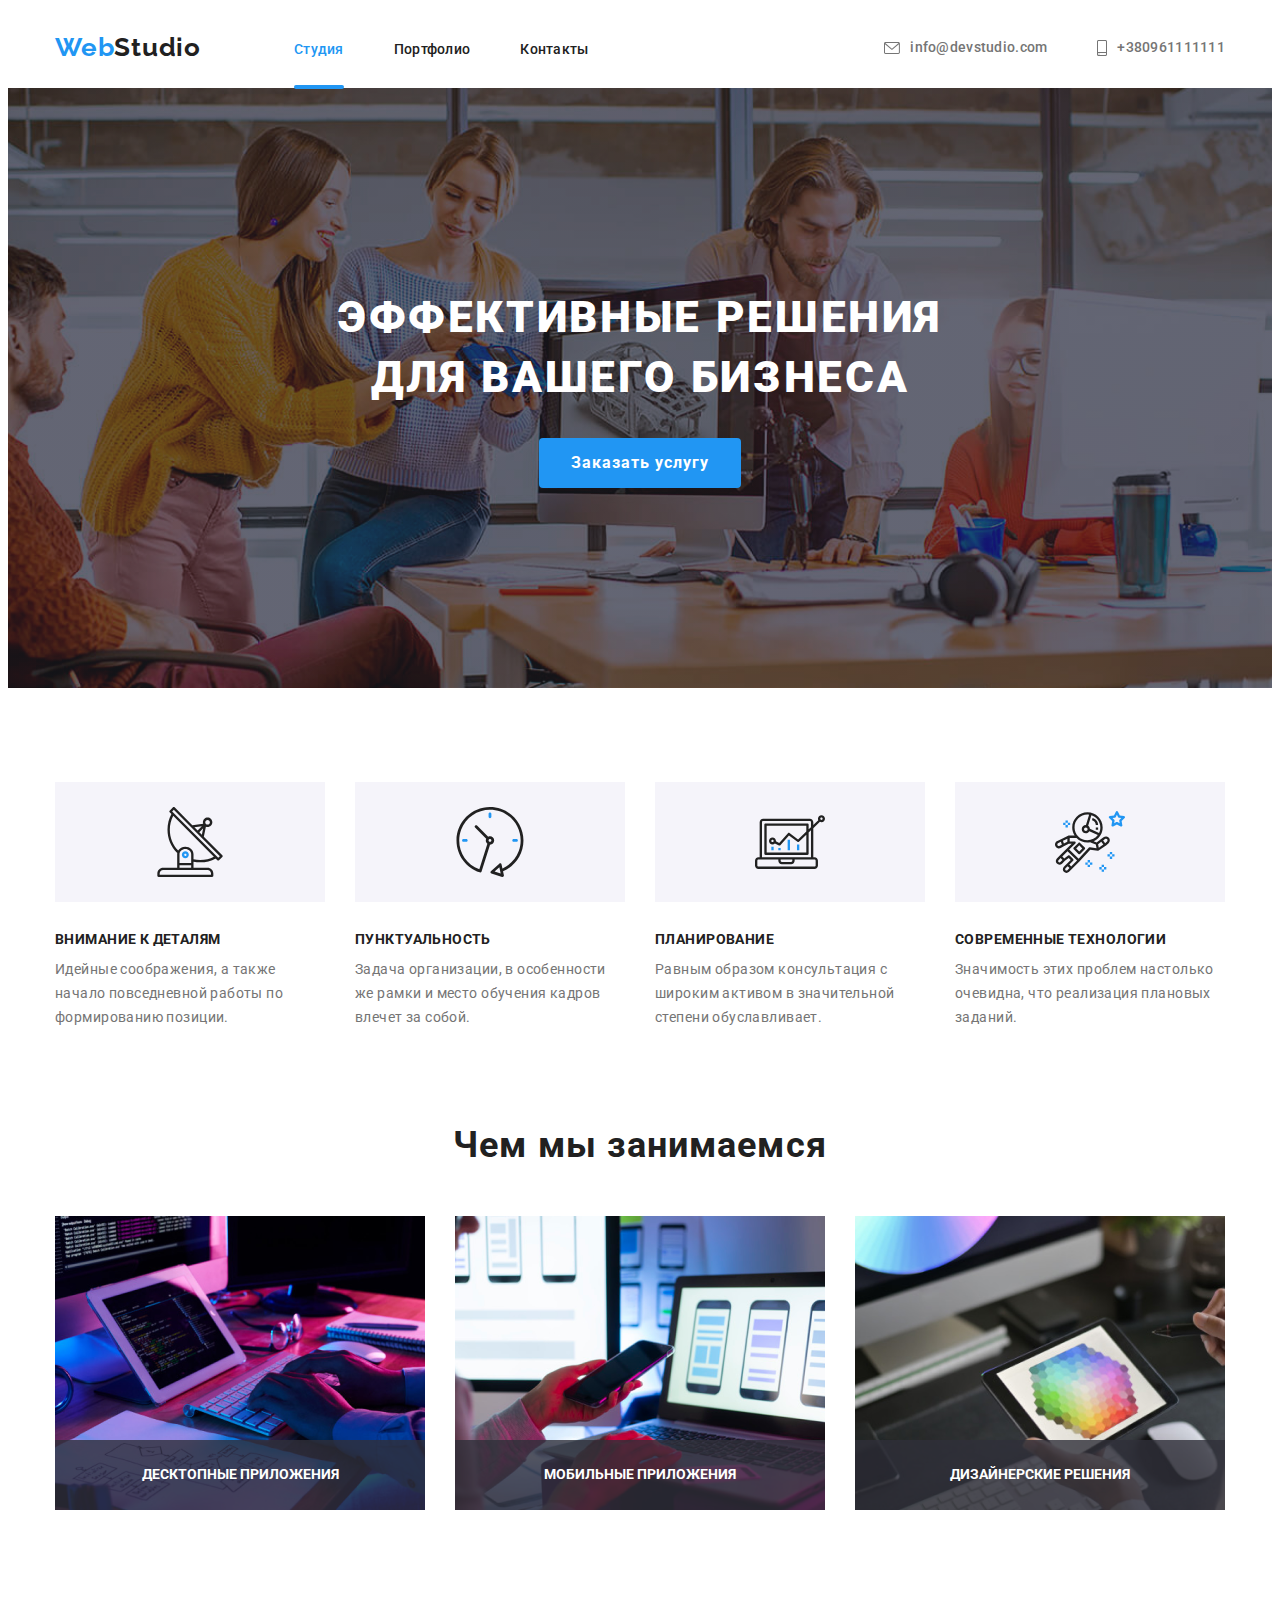
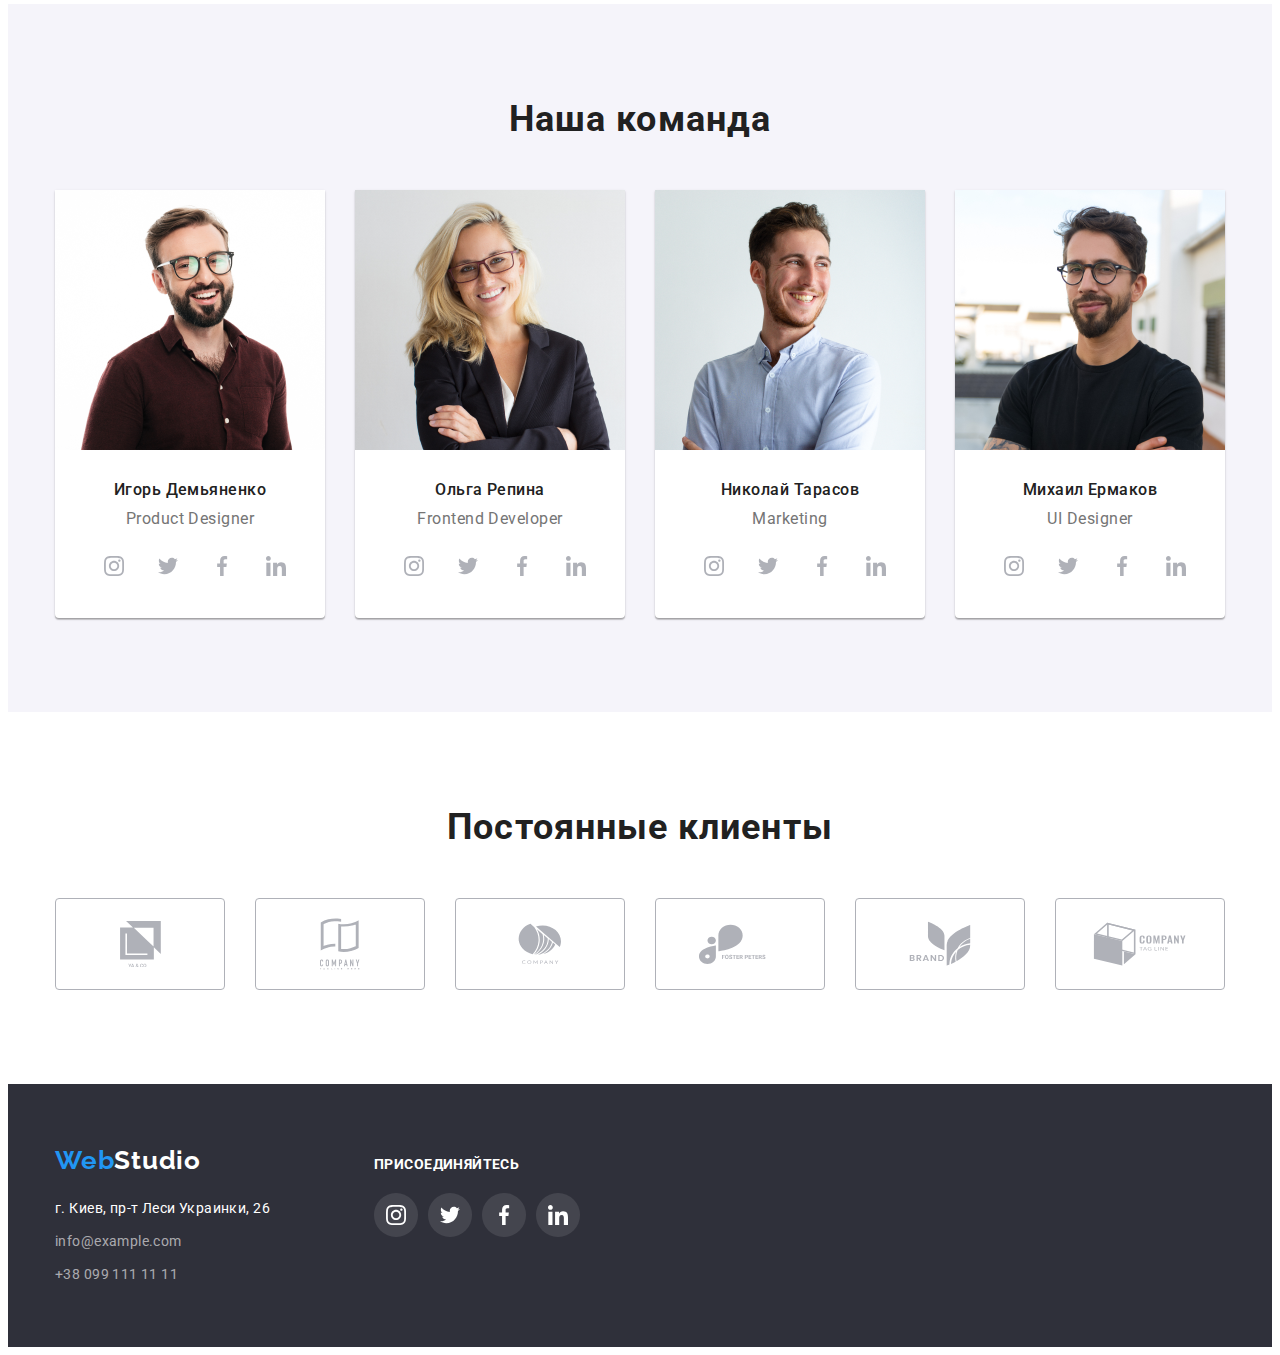
==== index.html @ 688089bd "Дз 5 финал" ====
<!DOCTYPE html>
<html lang="ru">

<head>
    <meta charset="UTF-8">
    <meta http-equiv="X-UA-Compatible" content="IE=edge">
    <meta name="viewport" content="width=device-width, initial-scale=1.0">
    <link rel="preconnect" href="https://fonts.googleapis.com">
    <link rel="preconnect" href="https://fonts.gstatic.com" crossorigin>
    <link
        href="https://fonts.googleapis.com/css2?family=Raleway:wght@700&family=Roboto:wght@400;500;700;900&display=swap"
        rel="stylesheet">

    <title>Homework5</title>
    <link rel="stylesheet" href="https://cdnjs.cloudflare.com/ajax/libs/modern-normalize/1.1.0/modern-normalize.min.css"
        integrity="sha512-wpPYUAdjBVSE4KJnH1VR1HeZfpl1ub8YT/NKx4PuQ5NmX2tKuGu6U/JRp5y+Y8XG2tV+wKQpNHVUX03MfMFn9Q=="
        crossorigin="anonymous" referrerpolicy="no-referrer" />
    <link rel="stylesheet" href="./css/styles.css">
</head>

<body>

    <!--header-->
    <header class="header">
        <div class="container">
            <nav class="header-nav">
                <a href="" class="header-logo link">Web<span class="header-logoo">Studio</span></a>
                <ul class="header-list">
                    <li class="header-nav-item">
                        <a class="header-nav-link current link" href="./index.html">Студия</a>
                    </li>
                    <li class="header-nav-item">
                        <a class="header-nav-link link" href="portfolio.html">Портфолио</a>
                    </li>
                    <li class="header-nav-item">
                        <a class="header-nav-link link" href="">Контакты</a>
                    </li>
                </ul>
            </nav>
            <ul class="header-contacts">
                <li class="header-contacts-item">
                    <a href="mailto:info@devstudio.com" class="header-mail link">
                        <svg class="header-svg" width="16" height="12">
                            <use href="./img/icons.svg#icon-envelope"></use>
                        </svg>
                        info@devstudio.com
                    </a>
                </li>
                <li class="header-contacts-item">
                    <a href="tel:+380961111111" class="header-phone link">
                        <svg class="header-svg" width="10" height="16">
                            <use href="./img/icons.svg#icon-smartphone"></use>
                        </svg>
                        +380961111111
                    </a>
                </li>
            </ul>
        </div>
    </header>

    <!--main 1-->
    <main>
        <section class="main-section">
            <div class="container">
                <h1 class="main-name">ЭФФЕКТИВНЫЕ РЕШЕНИЯ ДЛЯ ВАШЕГО БИЗНЕСА</h1>
                <button type="submit" class="main-button" data-modal-open>Заказать услугу</button>
            </div>
        </section>


        <!--2-->
        <section class="company">
            <div class="container">
                <ul class="description">
                    <li class="descr-facts">
                        <div class="company-ben">
                            <svg class="company-ben-icon" width="70" height="70">
                                <use href="./img/icons.svg#icon-antenna-1"></use>
                            </svg>
                        </div>
                        <h3 class="title">Внимание к деталям</h3>
                        <p class="title-text">Идейные соображения, а также начало повседневной работы по формированию
                            позиции.
                        </p>
                    </li>
                    <li class="descr-facts">
                        <div class="company-ben">
                            <svg class="company-ben-icon" width="70" height="70">
                                <use href="./img/icons.svg#icon-clock-1"></use>
                            </svg>
                        </div>
                        <h3 class="title">Пунктуальность</h3>
                        <p class="title-text">Задача организации, в особенности же рамки и место обучения кадров влечет
                            за
                            собой.
                        </p>
                    </li>
                    <li class="descr-facts">
                        <div class="company-ben">
                            <svg class="company-ben-icon" width="70" height="70">
                                <use href="./img/icons.svg#icon-diagram-1"></use>
                            </svg>
                        </div>
                        <h3 class="title">Планирование</h3>
                        <p class="title-text">Равным образом консультация с широким активом в значительной степени
                            обуславливает.
                        </p>
                    </li>
                    <li class="descr-facts">
                        <div class="company-ben">
                            <svg class="company-ben-icon" width="70" height="70">
                                <use href="./img/icons.svg#icon-astronaut-1"></use>
                            </svg>
                        </div>
                        <h3 class="title">Современные технологии</h3>
                        <p class="title-text">Значимость этих проблем настолько очевидна, что реализация плановых
                            заданий.
                        </p>
                    </li>
                </ul>
            </div>
        </section>


        <!--3-->
        <section class="work-projects">
            <div class="container">
                <h2 class="pre-main-title">Чем мы занимаемся</h2>
                <ul class="work-photo">
                    <li class="about-work">
                        <img src="img/2.1.png" width="370" alt="Работа с компьютероv" />
                        <p class="galery-description">
                            Десктопные приложения                           
                        </p>
                    </li>
                    <li class="about-work">
                        <img src="img/2.2.png" width="370" alt="Работа с телефоном" />
                        <p class="galery-description">
                            Мобильные приложения
                        </p>
                    </li>
                    <li class="about-work">
                        <img src="img/2.3.png" width="370" alt="Работа с планшетом" />
                        <p class="galery-description">
                            Дизайнерские решения                            
                        </p>
                    </li>
                </ul>
            </div>
        </section>


        <!--4-->
        <section class="masters">
            <div class="container">
                <h2 class="team">Наша команда</h2>
                <ul class="workers">
                    <li class="about-workers">
                        <img src="img/1.1.png" width="270" height="260" alt="Игорь Демьяненко" />
                        <div class="about-workers-div">
                            <h3 class="names">Игорь Демьяненко</h3>
                            <p class="names-text">Product Designer</p>
                            <ul class="masters-soc-list list">
                                <li class="masters-soc-item">
                                    <a href="" class="masters-soc-link link">
                                        <svg class="masters-soc-icon" width="20" height="20">
                                            <use href="./img/icons.svg#icon-instagram-2"></use>
                                        </svg>
                                    </a>
                                </li>
                                <li class="masters-soc-item">
                                    <a href="" class="masters-soc-link link">
                                        <svg class="masters-soc-icon" width="20" height="20">
                                            <use href="./img/icons.svg#icon-twitter-1"></use>
                                        </svg>
                                    </a>
                                </li>
                                <li class="masters-soc-item">
                                    <a href="" class="masters-soc-link link">
                                        <svg class="masters-soc-icon" width="20" height="20">
                                            <use href="./img/icons.svg#icon-facebook-1"></use>
                                        </svg>
                                    </a>
                                </li>
                                <li class="masters-soc-item">
                                    <a href="" class="masters-soc-link link">
                                        <svg class="masters-soc-icon" width="20" height="20">
                                            <use href="./img/icons.svg#icon-linkedin-1"></use>
                                        </svg>
                                    </a>
                                </li>
                            </ul>
                        </div>
                    </li>
                    <li class="about-workers">
                        <img src="img/1.2.png" width="270" alt="Ольга Репина" />
                        <div class="about-workers-div">
                            <h3 class="names">Ольга Репина</h3>
                            <p class="names-text">Frontend Developer</p>
                            <ul class="masters-soc-list list">
                                <li class="masters-soc-item">
                                    <a href="" class="masters-soc-link link">
                                        <svg class="masters-soc-icon" width="20" height="20">
                                            <use href="./img/icons.svg#icon-instagram-2"></use>
                                        </svg>
                                    </a>
                                </li>
                                <li class="masters-soc-item">
                                    <a href="" class="masters-soc-link link">
                                        <svg class="masters-soc-icon" width="20" height="20">
                                            <use href="./img/icons.svg#icon-twitter-1"></use>
                                        </svg>
                                    </a>
                                </li>
                                <li class="masters-soc-item">
                                    <a href="" class="masters-soc-link link">
                                        <svg class="masters-soc-icon" width="20" height="20">
                                            <use href="./img/icons.svg#icon-facebook-1"></use>
                                        </svg>
                                    </a>
                                </li>
                                <li class="masters-soc-item">
                                    <a href="" class="masters-soc-link link">
                                        <svg class="masters-soc-icon" width="20" height="20">
                                            <use href="./img/icons.svg#icon-linkedin-1"></use>
                                        </svg>
                                    </a>
                                </li>
                            </ul>
                        </div>
                    </li>
                    <li class="about-workers">
                        <img src="img/1.3.png" width="270" alt="Николай Тарасов" />
                        <div class="about-workers-div">
                            <h3 class="names">Николай Тарасов</h3>
                            <p class="names-text">Marketing</p>
                            <ul class="masters-soc-list list">
                                <li class="masters-soc-item">
                                    <a href="" class="masters-soc-link link">
                                        <svg class="masters-soc-icon" width="20" height="20">
                                            <use href="./img/icons.svg#icon-instagram-2"></use>
                                        </svg>
                                    </a>
                                </li>
                                <li class="masters-soc-item">
                                    <a href="" class="masters-soc-link link">
                                        <svg class="masters-soc-icon" width="20" height="20">
                                            <use href="./img/icons.svg#icon-twitter-1"></use>
                                        </svg>
                                    </a>
                                </li>
                                <li class="masters-soc-item">
                                    <a href="" class="masters-soc-link link">
                                        <svg class="masters-soc-icon" width="20" height="20">
                                            <use href="./img/icons.svg#icon-facebook-1"></use>
                                        </svg>
                                    </a>
                                </li>
                                <li class="masters-soc-item">
                                    <a href="" class="masters-soc-link link">
                                        <svg class="masters-soc-icon" width="20" height="20">
                                            <use href="./img/icons.svg#icon-linkedin-1"></use>
                                        </svg>
                                    </a>
                                </li>
                            </ul>
                        </div>

                    </li>
                    <li class="about-workers">
                        <img src="img/1.4.png" width="270" alt="Михаил Ермаков" />
                        <div class="about-workers-div">
                            <h3 class="names">Михаил Ермаков</h3>
                            <p class="names-text">UI Designer</p>
                            <ul class="masters-soc-list list">
                                <li class="masters-soc-item">
                                    <a href="" class="masters-soc-link link">
                                        <svg class="masters-soc-icon" width="20" height="20">
                                            <use href="./img/icons.svg#icon-instagram-2"></use>
                                        </svg>
                                    </a>
                                </li>
                                <li class="masters-soc-item">
                                    <a href="" class="masters-soc-link link">
                                        <svg class="masters-soc-icon" width="20" height="20">
                                            <use href="./img/icons.svg#icon-twitter-1"></use>
                                        </svg>
                                    </a>
                                </li>
                                <li class="masters-soc-item">
                                    <a href="" class="masters-soc-link link">
                                        <svg class="masters-soc-icon" width="20" height="20">
                                            <use href="./img/icons.svg#icon-facebook-1"></use>
                                        </svg>
                                    </a>
                                </li>
                                <li class="masters-soc-item">
                                    <a href="" class="masters-soc-link link">
                                        <svg class="masters-soc-icon" width="20" height="20">
                                            <use href="./img/icons.svg#icon-linkedin-1"></use>
                                        </svg>
                                    </a>
                                </li>
                            </ul>
                        </div>
                    </li>
                </ul>
            </div>
        </section>
    

        <!--5-->
        <section class="clients">
            <div class="container"></div>
            <h2 class="team">Постоянные клиенты</h2>
            <ul class="clients-list">
                <li class="company-clients">
                    <a href="" class="company-clients-link link">
                        <svg class="company-clients-icon" width="41" height="46.7">
                            <use href="./img/icons.svg#icon-group"></use>
                        </svg>
                    </a>
                </li>
                <li class="company-clients">
                    <a href="" class="company-clients-link link">
                        <svg class="company-clients-icon" width="40" height="52">
                            <use href="./img/icons.svg#icon-group-1"></use>
                        </svg>
                    </a>
                </li>
                <li class="company-clients">
                    <a href="" class="company-clients-link link">
                        <svg class="company-clients-icon" width="43.46" height="41.18">
                            <use href="./img/icons.svg#icon-group-2"></use>
                        </svg>
                    </a>
                </li>
                <li class="company-clients">
                    <a href="" class="company-clients-link link">
                        <svg class="company-clients-icon" width="84.44" height="40.62">
                            <use href="./img/icons.svg#icon-group-3"></use>
                        </svg>
                    </a>
                </li>
                <li class="company-clients">
                    <a href="" class="company-clients-link link">
                        <svg class="company-clients-icon" width="62.54" height="45.43">
                            <use href="./img/icons.svg#icon-group-4"></use>
                        </svg>
                    </a>
                </li>
                <li class="company-clients">
                    <a href="" class="company-clients-link link">
                        <svg class="company-clients-icon" width="93.79" height="43.93">
                            <use href="./img/icons.svg#icon-group-5"></use>
                        </svg>
                    </a>
                </li>
            </ul>
            </div>
        </section>
    </main>


    <!--footer-->
    <footer class="footer">
        <div class="container">
            <div class="adress-container">
                <a href="" class="footer-logo link">Web<span class="footer-logoo">Studio</span> </a>
                <address class="adress">г. Киев, пр-т Леси Украинки, 26</address>
                <ul class="footer-contacts">
                    <li class="footer-contacts-item">
                        <a href="mailto:info@devstudio.com" class="footer-mail link">info@example.com</a>
                    </li>
                    <li class="footer-contacts-item">
                        <a href="tel:+380961111111" class="footer-phone link">+38 099 111 11 11</a>
                    </li>
                </ul>
            </div>
            <div class="company-soc">
                <p class="soc">Присоединяйтесь</p>
                <ul class="company-soc-list">
                    <li class="company-soc-item">
                        <a href="" class="company-soc-link link">
                            <svg class="company-soc-icon" width="20" height="20">
                                <use href="./img/icons.svg#icon-instagram-2"></use>
                            </svg>
                        </a>
                    </li>
                    <li class="company-soc-item">
                        <a href="" class="company-soc-link link">
                            <svg class="company-soc-icon" width="20" height="20">
                                <use href="./img/icons.svg#icon-twitter-1"></use>
                            </svg>
                        </a>
                    </li>
                    <li class="company-soc-item">
                        <a href="" class="company-soc-link link">
                            <svg class="company-soc-icon" width="20" height="20">
                                <use href="./img/icons.svg#icon-facebook-1"></use>
                            </svg>
                        </a>
                    </li>
                    <li class="company-soc-item">
                        <a href="" class="company-soc-link link">
                            <svg class="company-soc-icon" width="20" height="20">
                                <use href="./img/icons.svg#icon-linkedin-1"></use>
                            </svg>
                        </a>
                    </li>
                </ul>
            </div>
        </div>
    </footer>


    <!--backdrop-->
    <div class="backdrop is-hidden" data-modal>
        <div class="modal">
            <button type="button" class="modal-close-btn" data-modal-close>
                <svg class="company-soc-icon" width="18" height="18">
                    <use href="./img/icons.svg#icon-close-black-18dp-2-1-1"></use>
                </svg>
            </button>
            

<script src="./js/modal.js"></script>

</body>

</html>
---- css/styles.css ----
:root {
    --main-color: #FFFFFF;
    --pre-main-color: #212121;
    --hover-color: #2196F3;
    --text-color: #757575;
    --svg-links-color: #afb1b8;
    --primary-transition-time: 250ms;
    --primary-cubic-function: cubic-bezier(0.4, 0, 0.2, 1);
    --projects-overlay-color: rgba(33, 150, 243, 0.9);
    --galery-overlay-color: rgba(47, 48, 58, 0.8);
    --modal-background-color: rgba(0, 0, 0, 0.2);
}

p,
h1,
h2,
h3,
h4,
h5,
h6 {
    margin: 0;
}

ul {
    margin: 0;
    padding-left: 0;
}

img {
    display: block;
}

li {
    list-style-type: none;
}

body {
    font-family: 'Roboto';
}

button {
    margin: 0 auto;
    display: block;
}

* {
    box-sizing: border-box;
}

.container {
    width: 1200px;
    padding-left: 15px;
    padding-right: 15px;
    margin: 0 auto;
}

.header .container {
    display: flex;
    align-items: center;
}

.header-nav {
    display: flex;
    align-items: center;
}

.header-logo,
.footer-logo,
.header-logoo,
.footer-logoo {
    font-family: 'Raleway';
    font-weight: 700;
    font-size: 26px;
    line-height: 1.29;
    letter-spacing: 0.03em;
    color: var(--hover-color);
    margin-right: 46.5px;
}

.header-logoo {
    color: var(--pre-main-color);
}

.header .logo {
    display: block;
    padding: 24px 0 25px 0;
}

.header-nav .current {
    color: var(--hover-color);
}

.link {
    text-decoration: none;
}

.header-nav-link {
    position: relative;
    padding: 32px 0;
    font-weight: 500;
    font-size: 14px;
    line-height: 1.14;
    letter-spacing: 0.02em;
    color: var(--text-color);
    transition: color var(--primary-transition-time) var(--primary-cubic-function);
}

.header-nav-link:hover,
.header-nav-link:focus,
.header-mail:hover,
.header-mail:focus,
.header-phone:hover,
.header-phone:focus,
.footer-mail:hover,
.footer-mail:focus,
.footer-phone:hover,
.footer-phone:focus {
    color: var(--hover-color);
}

.header-list {
    display: flex;
}

.header-nav-item:not(last-child) {
    margin-right: 50px;
}

.header-nav-link {
    color: var(--pre-main-color);
}

.header-nav .current::after {
    content: "";
    display: block;
    position: absolute;
    left: 0;
    bottom: 0;
    width: 100%;
    height: 4px;
    background-color: var(--hover-color);
    border-radius: 2px;
}

.header-contacts {
    display: flex;
    margin-left: auto;
}

.header-mail {
    display: block;
    font-weight: 500;
    font-size: 14px;
    line-height: 1.14;
    letter-spacing: 0.02em;
    color: var(--text-color);
    padding: 32px 0;
    margin-right: 50px;
    display: flex;
    justify-content: center;
    align-items: center;
    transition: color var(--primary-transition-time) var(--primary-cubic-function);
}

.header-phone {
    display: block;
    font-weight: 500;
    font-size: 14px;
    line-height: 1.14;
    letter-spacing: 0.02em;
    color: var(--text-color);
    padding: 32px 0;
    display: flex;
    justify-content: center;
    align-items: center;
    transition: color var(--primary-transition-time) var(--primary-cubic-function);
}

.header-svg {
    fill: currentColor;
    margin-right: 10px;
}






.main-section {
    background-color: #C4C4C4;
    background-image: linear-gradient(rgba(47, 48, 58, 0.4), rgba(47, 48, 58, 0.4)), url(../img/Img.png);
    background-repeat: no-repeat;
    background-size: cover;
    background-position: center;
    max-width: 1600px;
    margin: 0 auto;
    padding-top: 200px;
    padding-bottom: 200px;
}

.main-name {
    width: 670px;
    font-weight: 900;
    font-size: 44px;
    line-height: 1.36;
    text-align: center;
    letter-spacing: 0.06em;
    text-transform: uppercase;
    color: var(--main-color);
    margin: 0 auto 30px auto;
    text-align: center;
    margin-bottom: 30px;
}

.main-button {
    font-family: inherit;
    font-weight: 700;
    font-size: 16px;
    line-height: 1.88;
    display: flex;
    align-items: center;
    text-align: center;
    letter-spacing: 0.06em;
    border-radius: 4px;
    border: 0px;
    color: var(--main-color);
    cursor: pointer;
    background-color: var(--hover-color);
    padding-top: 10px;
    padding-bottom: 10px;
    padding-left: 32px;
    padding-right: 32px;
    transition: background-color var(--primary-transition-time) var(--primary-cubic-function);
}

.main-button:hover,
.main-button:focus {
    background-color: #188ce8;
}






.company {
    padding-top: 94px;
    padding-bottom: 94px;
}

.description {
    display: flex;
    justify-content: space-between
}

.title {
    font-weight: 700;
    font-size: 14px;
    line-height: 1.14;
    letter-spacing: 0.03em;
    text-transform: uppercase;
    color: var(--pre-main-color);
    margin-bottom: 10px;
}

.title-text {
    font-weight: 400;
    font-size: 14px;
    line-height: 1.71;
    letter-spacing: 0.03em;
    color: var(--text-color);
    max-width: 260px;
}

.company-ben {
    display: flex;
    justify-content: center;
    align-items: center;
    width: 270px;
    height: 120px;
    background-color: #F5F4FA;
    margin-bottom: 30px;
}






.work-projects {
    padding-bottom: 94px;
}

.pre-main-title {
    font-weight: 700;
    font-size: 36px;
    line-height: 1.17;
    text-align: center;
    letter-spacing: 0.03em;
    color: var(--pre-main-color);
    margin-bottom: 50px;
}

.work-photo {
    display: flex;
}

.about-work+.about-work {
    margin-left: 30px;
}

.about-work {
    position: relative;
}

.galery-description {
    display: flex;
    justify-content: center;
    align-items: center;
    height: 70px;
    width: 100%;
    position: absolute;
    bottom: 0;
    font-weight: 700;
    font-size: 14px;
    line-height: 1.14;
    text-transform: uppercase;
    color: var(--main-color);
    background-color: var(--galery-overlay-color);
}






.masters {
    padding-top: 94px;
    padding-bottom: 94px;
    background: #F5F4FA;
}

.team {
    font-weight: 700;
    font-size: 36px;
    line-height: 1.17;
    text-align: center;
    letter-spacing: 0.03em;
    color: var(--pre-main-color);
    margin-bottom: 50px;
}

.workers {
    display: flex;
    margin-left: -30px;
}

.about-workers {
    flex-basis: calc(100% - 90px) / 3;
    margin-left: 30px;
    background-color: var(--main-color);
    box-shadow: 0px 1px 3px rgba(0, 0, 0, 0.12),
        0px 1px 1px rgba(0, 0, 0, 0.14),
        0px 2px 1px rgba(0, 0, 0, 0.16);
    border-radius: 0px 0px 4px 4px;
}

.about-workers-div {
    padding-top: 30px;
    padding-bottom: 30px;
}

.names {
    font-weight: 500;
    font-size: 16px;
    line-height: 1.19;
    text-align: center;
    letter-spacing: 0.03em;
    color: var(--pre-main-color);
}

.names-text {
    font-weight: 400;
    font-size: 16px;
    line-height: 1.19;
    text-align: center;
    letter-spacing: 0.03em;
    color: var(--text-color);
    padding-top: 10px;
    margin-bottom: 16px;
}

.masters-soc-list {
    display: flex;
    justify-content: center;
}

.masters-soc-item {
    width: 44px;
    height: 44px;
    margin-left: 10px;
}

.masters-soc-item :first-child {
    margin-left: 0;
}

.masters-soc-link {
    display: flex;
    align-items: center;
    justify-content: center;
    width: 100%;
    height: 100%;
    border-radius: 50%;
    background-color: var(--main-color);
    color: var(--svg-links-color);
    transition: background-color var(--primary-transition-time) var(--primary-cubic-function),
    color var(--primary-transition-time) var(--primary-cubic-function);
}

.masters-soc-icon {
    fill: currentColor;
}

.masters-soc-link:hover,
.masters-soc-link:focus {
    background-color: var(--hover-color);
    color: var(--main-color);
}






.clients {
    padding-top: 94px;
    padding-bottom: 94px;
}

.clients-list {
    display: flex;
    justify-content: center;
}

.company-clients {
    width: 170px;
    height: 92px;
}

.company-clients+.company-clients {
    margin-left: 30px;
}

.company-clients-link {
    display: flex;
    justify-content: center;
    align-items: center;
    width: 100%;
    height: 100%;
    border-top: 1px solid var(--svg-links-color);
    border-bottom: 1px solid var(--svg-links-color);
    border-left: 1px solid var(--svg-links-color);
    border-right: 1px solid var(--svg-links-color);
    border-radius: 4px;
    color:var(--svg-links-color);
}

.company-clients-icon {
    fill: currentColor;
    transition: color var(--primary-transition-time) var(--primary-cubic-function);
}

.company-clients-link:hover,
.company-clients-link:focus {
    border-color: var(--hover-color);
    color: var(--hover-color);
}






.footer {
    background: #2F303A;
    padding-top: 60px;
    padding-bottom: 60px;
}

.footer-logoo {
    color: var(--main-color);
}

.footer .container {
    display: flex;
    align-items: baseline;
}

.adress-container {
    margin-right: 70px;
}

.adress {
    font-weight: 400;
    font-size: 14px;
    line-height: 1.71;
    letter-spacing: 0.03em;
    font-style: normal;
    color: var(--main-color);
    margin-top: 20px;
}

.footer-contacts {
    display: flex;
    flex-direction: column;
    margin-left: auto;

}

.footer-contacts-item {
    margin-top: 9px;
}

.footer-mail {
    font-weight: 400;
    font-size: 14px;
    line-height: 1.71;
    letter-spacing: 0.03em;
    color: rgba(255, 255, 255, 0.6);
    transition: color var(--primary-transition-time) var(--primary-cubic-function);
}

.footer-phone {
    font-weight: 400;
    font-size: 14px;
    line-height: 1.71;
    letter-spacing: 0.03em;
    color: rgba(255, 255, 255, 0.6);
    margin-top: 9px;
    margin-bottom: 60px;
    transition: color var(--primary-transition-time) var(--primary-cubic-function);
}

.soc {
    font-family: 'Roboto';
    font-style: normal;
    font-weight: 700;
    font-size: 14px;
    line-height: 1.14;
    letter-spacing: 0.03em;
    text-transform: uppercase;
    color: var(--main-color);
    margin-bottom: 20px;
    margin-left: 10px;
}

.company-soc-list {
    display: flex;
    justify-content: center;
}

.company-soc-item {
    width: 44px;
    height: 44px;
    margin-left: 10px;
}

.company-soc-item :first-child {
    margin-left: 0;
}

.company-soc-link {
    display: flex;
    justify-content: center;
    align-items: center;
    width: 100%;
    height: 100%;
    border-radius: 50%;
    background-image: linear-gradient(rgba(255, 255, 255, 0.1), rgba(255, 255, 255, 0.1));
    color: var(--main-color);
    transition: background-color var(--primary-transition-time) var(--primary-cubic-function);
}

.team .company-soc-link {
    color: var(--svg-links-color)
}

.company-soc-icon {
    fill: currentColor;
}

.company-soc-link:hover,
.company-soc-link:focus {
    background-color: var(--hover-color);
    color: var(--main-color);
}






.backdrop {
    position: fixed;
    top: 0;
    left: 0;
    width: 100%;
    height: 100%;
    background-color: var(--modal-background-color);   
}

.backdrop.is-hidden {
    opacity: 0;
    transition: opacity var(--primary-transition-time) var(--primary-cubic-function);
    visibility: hidden;
    pointer-events: none;
}

.backdrop.is-hidden .modal {
    transform: translate(-50%, -50%) scale(0);
}

.modal {
    padding: 40px;
    position: absolute;
    top: 50%;
    left: 50%;
    transform: translate(-50%, -50%) scale(1) rotate(0);
    transition: transform var(--primary-transition-time) var(--primary-cubic-function);
    width: 528px;
    min-height: 581px;
    background-color: #FFFFFF;
    border-radius: 5px;
    opacity: 1;
    visibility: visible;
}

.modal-close-btn {
    position: absolute;
    right: 8px;
    top: 8px;
    width: 30px;
    height: 30px;
    border: 1px solid rgba(0, 0, 0, 0.1);
    border-radius: 50%;
    cursor: pointer;
    background-color: transparent;
    display: flex;
    align-items: center;
    justify-content: center;
}

.modal-button {
    width: 200px;
    height: 50;
    font-family: inherit;
    font-weight: 700;
    font-size: 16px;
    line-height: 1.88;
    letter-spacing: 0.06em;
    border-radius: 4px;
    border: 0px;
    color: var(--main-color);
    cursor: pointer;
    background-color: var(--hover-color);
    padding-top: 10px;
    padding-bottom: 10px;
    padding-left: 55px;
    padding-right: 55px;
    transition: background-color var(--primary-transition-time) var(--primary-cubic-function);
}

.modal-button:hover,
.modal-button:focus {
    background-color: #188ce8;
}






.header-two {
    border-bottom: 1px solid #ECECEC;
}

.header-two .container {
    display: flex;
    align-items: center;
}






.portfolio {
    padding-top: 94px;
    padding-bottom: 94px;
}

.filter {
    display: flex;
    justify-content: center;
    margin-bottom: 50px;
}

.filter-item:not(:last-child) {
    margin-right: 8px;
}

.pre-main-button {
    font-family: inherit;
    font-weight: 500;
    font-size: 16px;
    line-height: 1.62;
    text-align: center;
    letter-spacing: 0.03em;
    border: 0px;
    color: var(--pre-main-color);
    cursor: pointer;
    background-color: #F5F4FA;
    border-radius: 4px;
    padding-top: 6px;
    padding-bottom: 6px;
    padding-left: 22px;
    padding-right: 22px;
    transition: background-color var(--primary-transition-time) var(--primary-cubic-function),
    color var(--primary-transition-time) var(--primary-cubic-function);
}

.pre-main-button:hover,
.pre-main-button:focus {
    color: var(--main-color);
    background-color: #188ce8;
    box-shadow: 0px 3px 1px rgba(0, 0, 0, 0.1),
        0px 1px 2px rgba(0, 0, 0, 0.08),
        0px 2px 2px rgba(0, 0, 0, 0.12);
}






.gallery {
    display: flex;
    flex-wrap: wrap;
    margin: -15px;
}

.gallery-item {
    flex-basis: calc(100% / 3 - 30px);
    margin: 15px;
}

.gallery-item:hover,
.gallery-item:focus {
    box-shadow: 0px 1px 1px rgba(0, 0, 0, 0.12),
        0px 4px 4px rgba(0, 0, 0, 0.06),
        1px 4px 6px rgba(0, 0, 0, 0.16);
}

.gallery .link:hover .description-wrapper,
.gallery .link:focus .description-wrapper {
    transform: translateY(0);
}

.project-figure {
    position: relative;
    overflow: hidden;
}

.projects-image {
    display: block;
    width: 100%;
    height: 100%;
}

.description-wrapper {
    display: flex;
    justify-content: center;
    align-items: center;
    position: absolute;
    top: 0;
    width: 100%;
    height: 100%;
    transform: translateY(101%);
    transition: transform var(--primary-transition-time) var(--primary-cubic-function);
    background-color: var(--projects-overlay-color);
}

.project-description {
    width: 322px;
    font-size: 18px;
    line-height: 1.56;
    color: var(--main-color);
}

.work-div {
    padding-top: 20px;
    padding-bottom: 20px;
    padding-left: 24px;
    padding-right: 24px;
    border-bottom: 1px solid #ECECEC;
    border-left: 1px solid #ECECEC;
    border-right: 1px solid #ECECEC;
}

.work {
    font-weight: 700;
    font-size: 18px;
    line-height: 2;
    letter-spacing: 0.06em;
    color: var(--pre-main-color);
}

.work-name {
    font-weight: 400;
    font-size: 16px;
    line-height: 1.88;
    letter-spacing: 0.03em;
    color: var(--text-color);
}
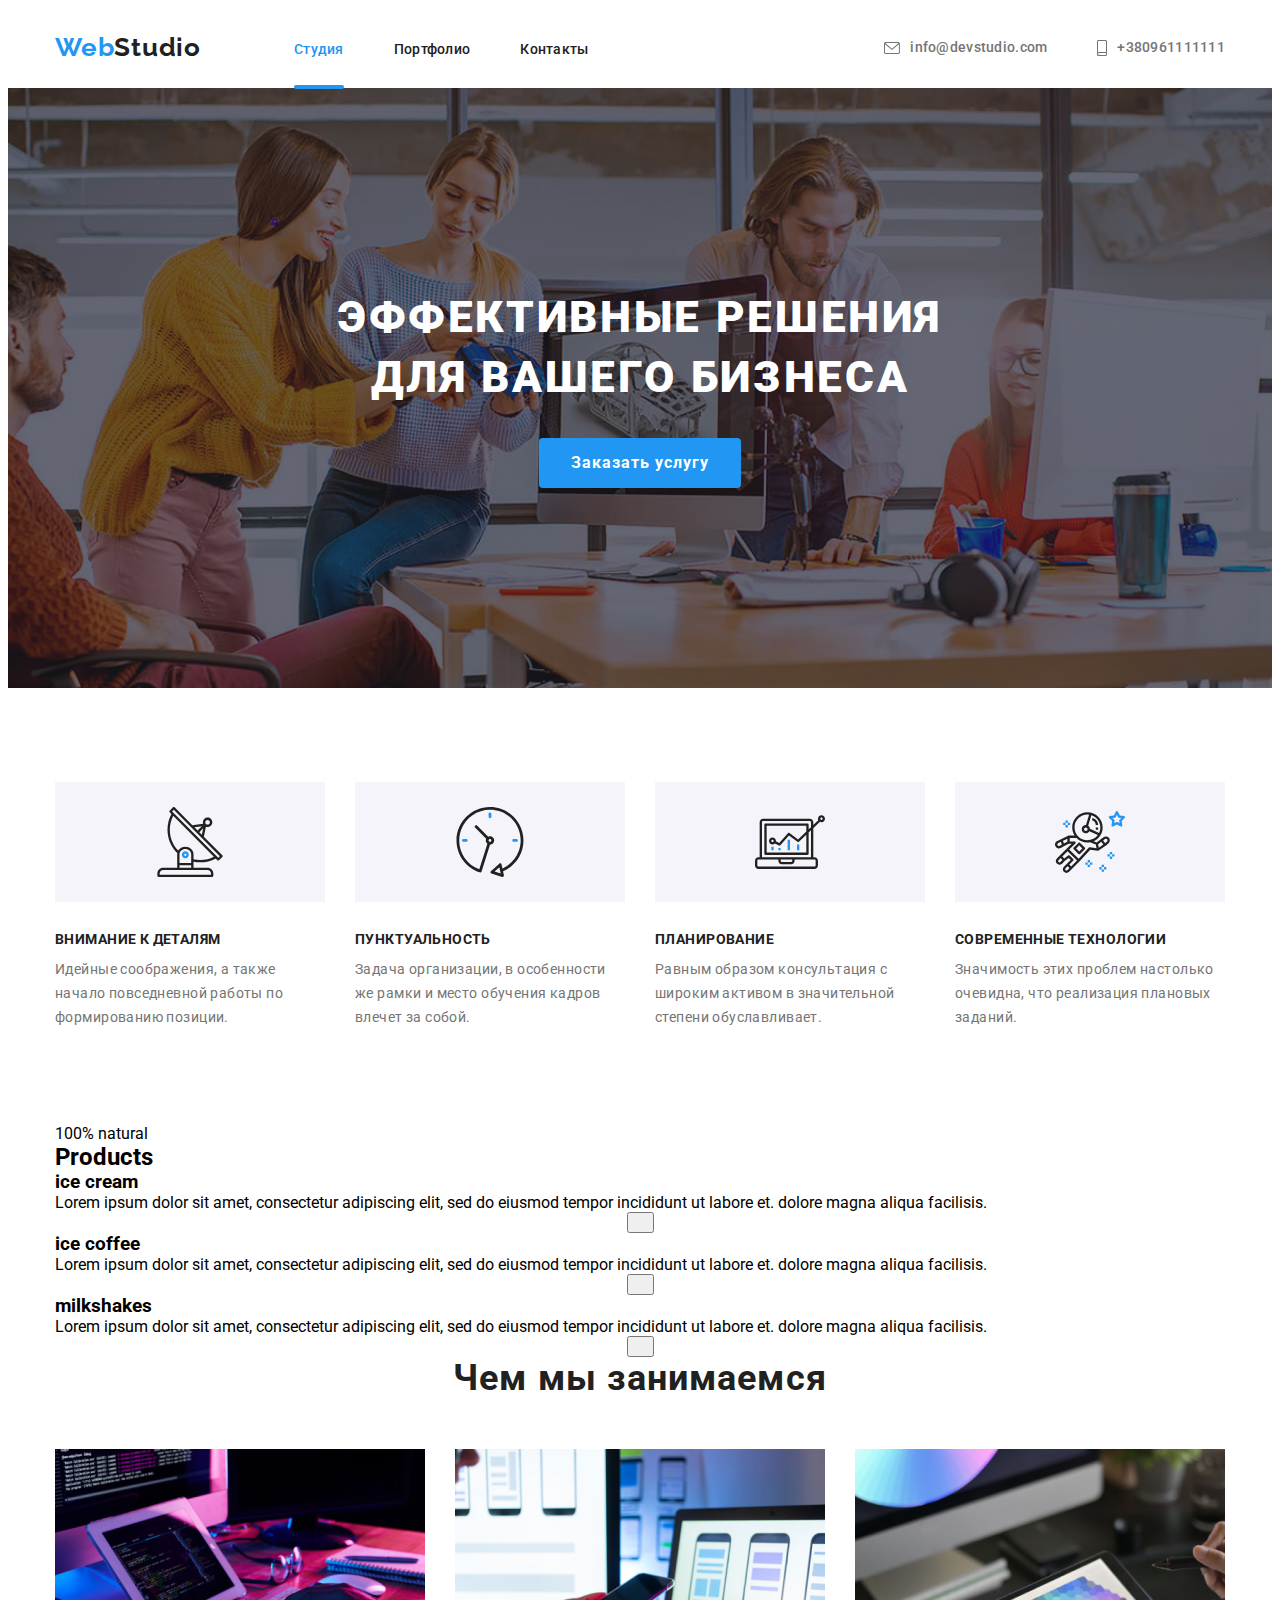
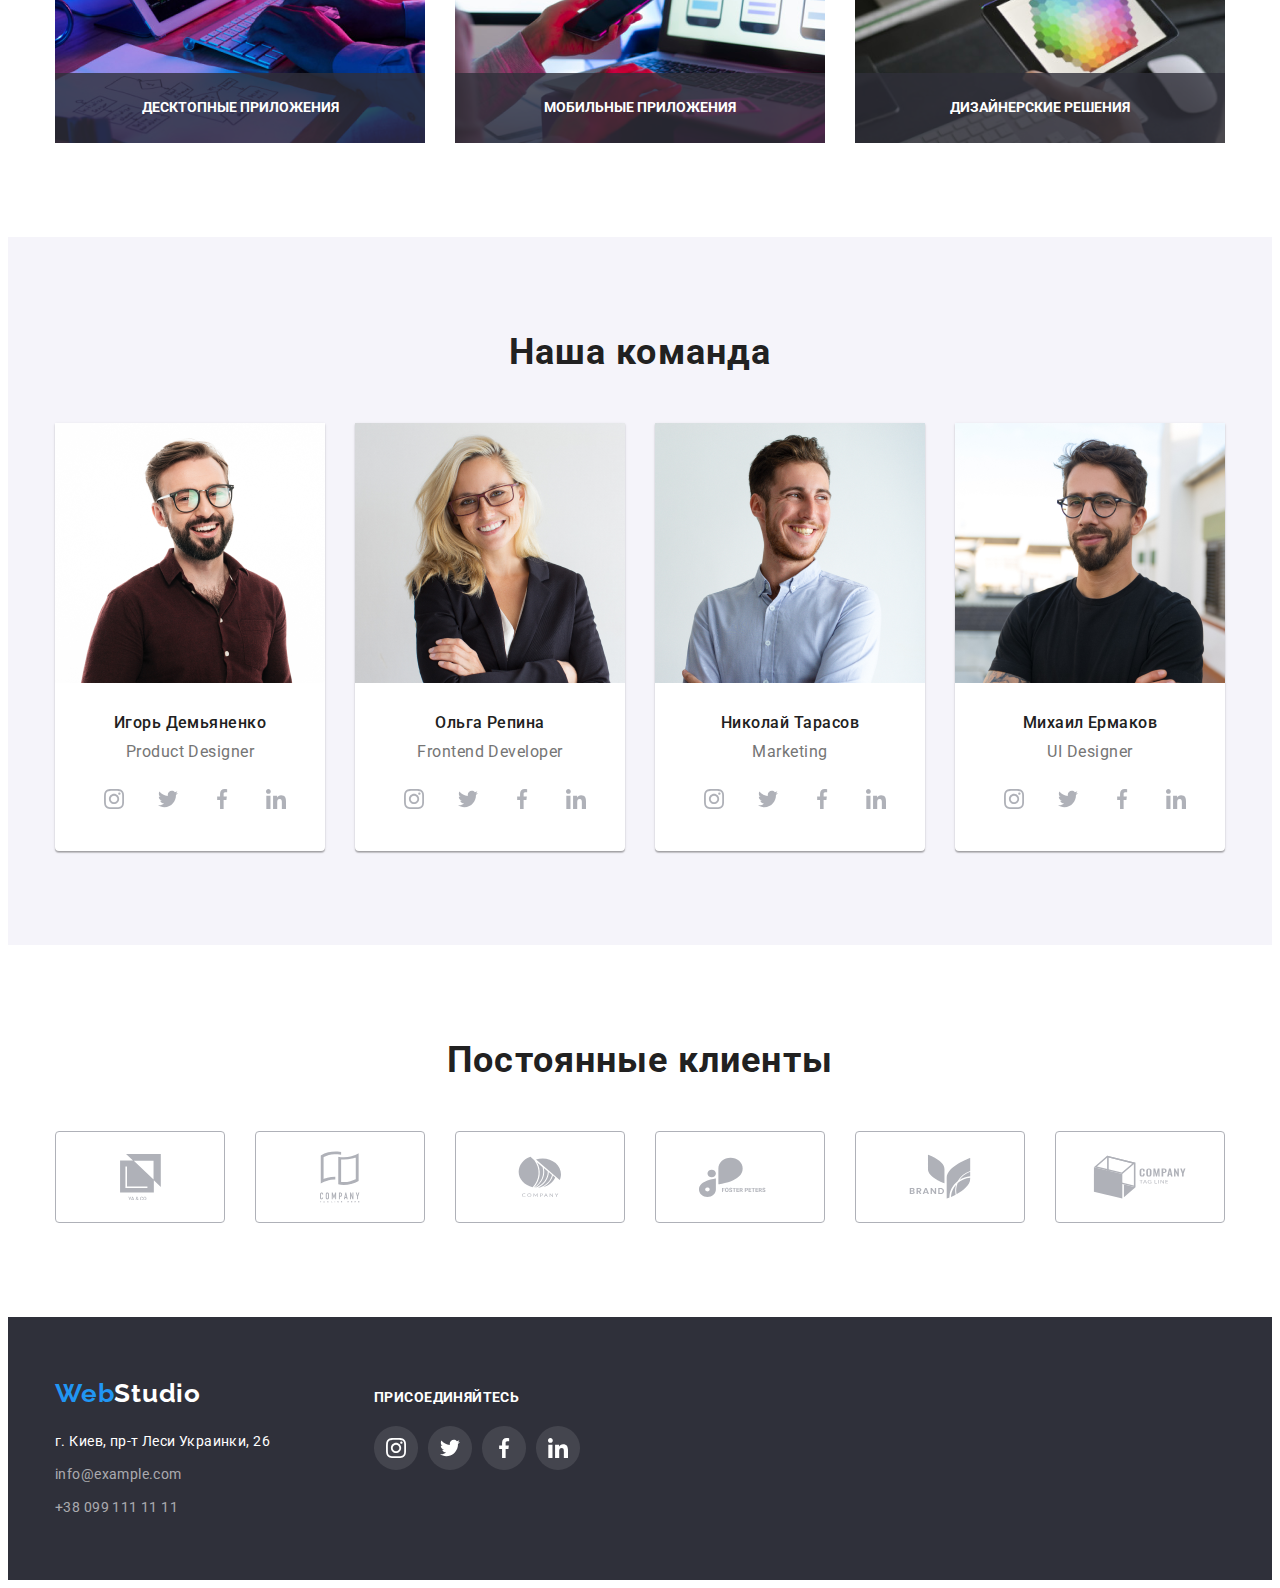
==== commit 9b87a865: "5" ====
--- a/index.html
+++ b/index.html
@@ -67,7 +67,6 @@
             </div>
         </section>
 
-
         <!--2-->
         <section class="company">
             <div class="container">
@@ -116,6 +115,70 @@
                         <p class="title-text">Значимость этих проблем настолько очевидна, что реализация плановых
                             заданий.
                         </p>
+                    </li>
+                </ul>
+            </div>
+        </section>
+
+
+
+
+        <section class="products">
+            <div class="container">
+                <p class="products__label">100% natural</p>
+                <h2 class="products__title">Products</h2>
+                <ul class="sweetlist">
+                    <li class="sweetlist__item">
+                        <div class="sweetlist__form">
+                            <h3 class="sweetlist__title-icecream sweetlist__title">ice cream</h3>
+                            <p class="sweetlist__text">
+                                Lorem ipsum dolor sit amet, consectetur adipiscing elit, sed do
+                                eiusmod tempor incididunt ut labore et. dolore magna aliqua
+                                facilisis.
+                            </p>
+                            <button class="sweetlist-button">
+                                <svg class="sweetlist-button__icon" width="11" height="10">
+                                    <use href="./images/sprite.svg#icon-arrow-right"></use>
+                                </svg>
+                            </button>
+                            <div class="sweetlist__box box--icecream"></div>
+                        </div>
+                    </li>
+                    <li class="sweetlist__item">
+                        <div class="sweetlist__form">
+                            <h3 class="sweetlist__title-icecoffee sweetlist__title">
+                                ice coffee
+                            </h3>
+                            <p class="sweetlist__text">
+                                Lorem ipsum dolor sit amet, consectetur adipiscing elit, sed do
+                                eiusmod tempor incididunt ut labore et. dolore magna aliqua
+                                facilisis.
+                            </p>
+                            <button class="sweetlist-button">
+                                <svg class="sweetlist-button__icon" width="11" height="10">
+                                    <use href="./images/sprite.svg#icon-arrow-right"></use>
+                                </svg>
+                            </button>
+                            <div class="sweetlist__box box--icecoffee"></div>
+                        </div>
+                    </li>
+                    <li class="sweetlist__item">
+                        <div class="sweetlist__form">
+                            <h3 class="sweetlist__title-milkshakes sweetlist__title">
+                                milkshakes
+                            </h3>
+                            <p class="sweetlist__text">
+                                Lorem ipsum dolor sit amet, consectetur adipiscing elit, sed do
+                                eiusmod tempor incididunt ut labore et. dolore magna aliqua
+                                facilisis.
+                            </p>
+                            <button class="sweetlist-button">
+                                <svg class="sweetlist-button__icon" width="11" height="10">
+                                    <use href="./images/sprite.svg#icon-arrow-right"></use>
+                                </svg>
+                            </button>
+                            <div class="sweetlist__box box--milkshakes"></div>
+                        </div>
                     </li>
                 </ul>
             </div>
@@ -148,7 +211,6 @@
                 </ul>
             </div>
         </section>
-
 
         <!--4-->
         <section class="masters">
@@ -308,7 +370,6 @@
             </div>
         </section>
     
-
         <!--5-->
         <section class="clients">
             <div class="container"></div>
@@ -361,7 +422,6 @@
         </section>
     </main>
 
-
     <!--footer-->
     <footer class="footer">
         <div class="container">
@@ -413,7 +473,6 @@
         </div>
     </footer>
 
-
     <!--backdrop-->
     <div class="backdrop is-hidden" data-modal>
         <div class="modal">
@@ -422,7 +481,16 @@
                     <use href="./img/icons.svg#icon-close-black-18dp-2-1-1"></use>
                 </svg>
             </button>
-            
+
+        <div class="products-menu">
+        <button type="button" class="close-menu-btn">
+            <svg class="menu-icon" width="18.67" height="18.67">
+                <use href="./img/icons.svg#icon-close-black-18dp-2-1-1"></use>
+            </svg>
+        </button>
+        <p>ICECREAM</p>
+        </div>
+
 
 <script src="./js/modal.js"></script>
 
--- a/css/styles.css
+++ b/css/styles.css
@@ -601,6 +601,12 @@
 
 
 
+
+
+
+
+
+
 .backdrop {
     position: fixed;
     top: 0;
@@ -630,7 +636,7 @@
     transition: transform var(--primary-transition-time) var(--primary-cubic-function);
     width: 528px;
     min-height: 581px;
-    background-color: #FFFFFF;
+    background-color: black;
     border-radius: 5px;
     opacity: 1;
     visibility: visible;
@@ -674,6 +680,21 @@
 .modal-button:hover,
 .modal-button:focus {
     background-color: #188ce8;
+}
+
+
+
+
+
+
+.modallll {
+    position: absolute;
+    top: 50%;
+    left: 50%;
+    transform: translate(-50%, -50%);
+    width: 528px;
+    min-height: 581px;
+    background-color: black;
 }
 
 
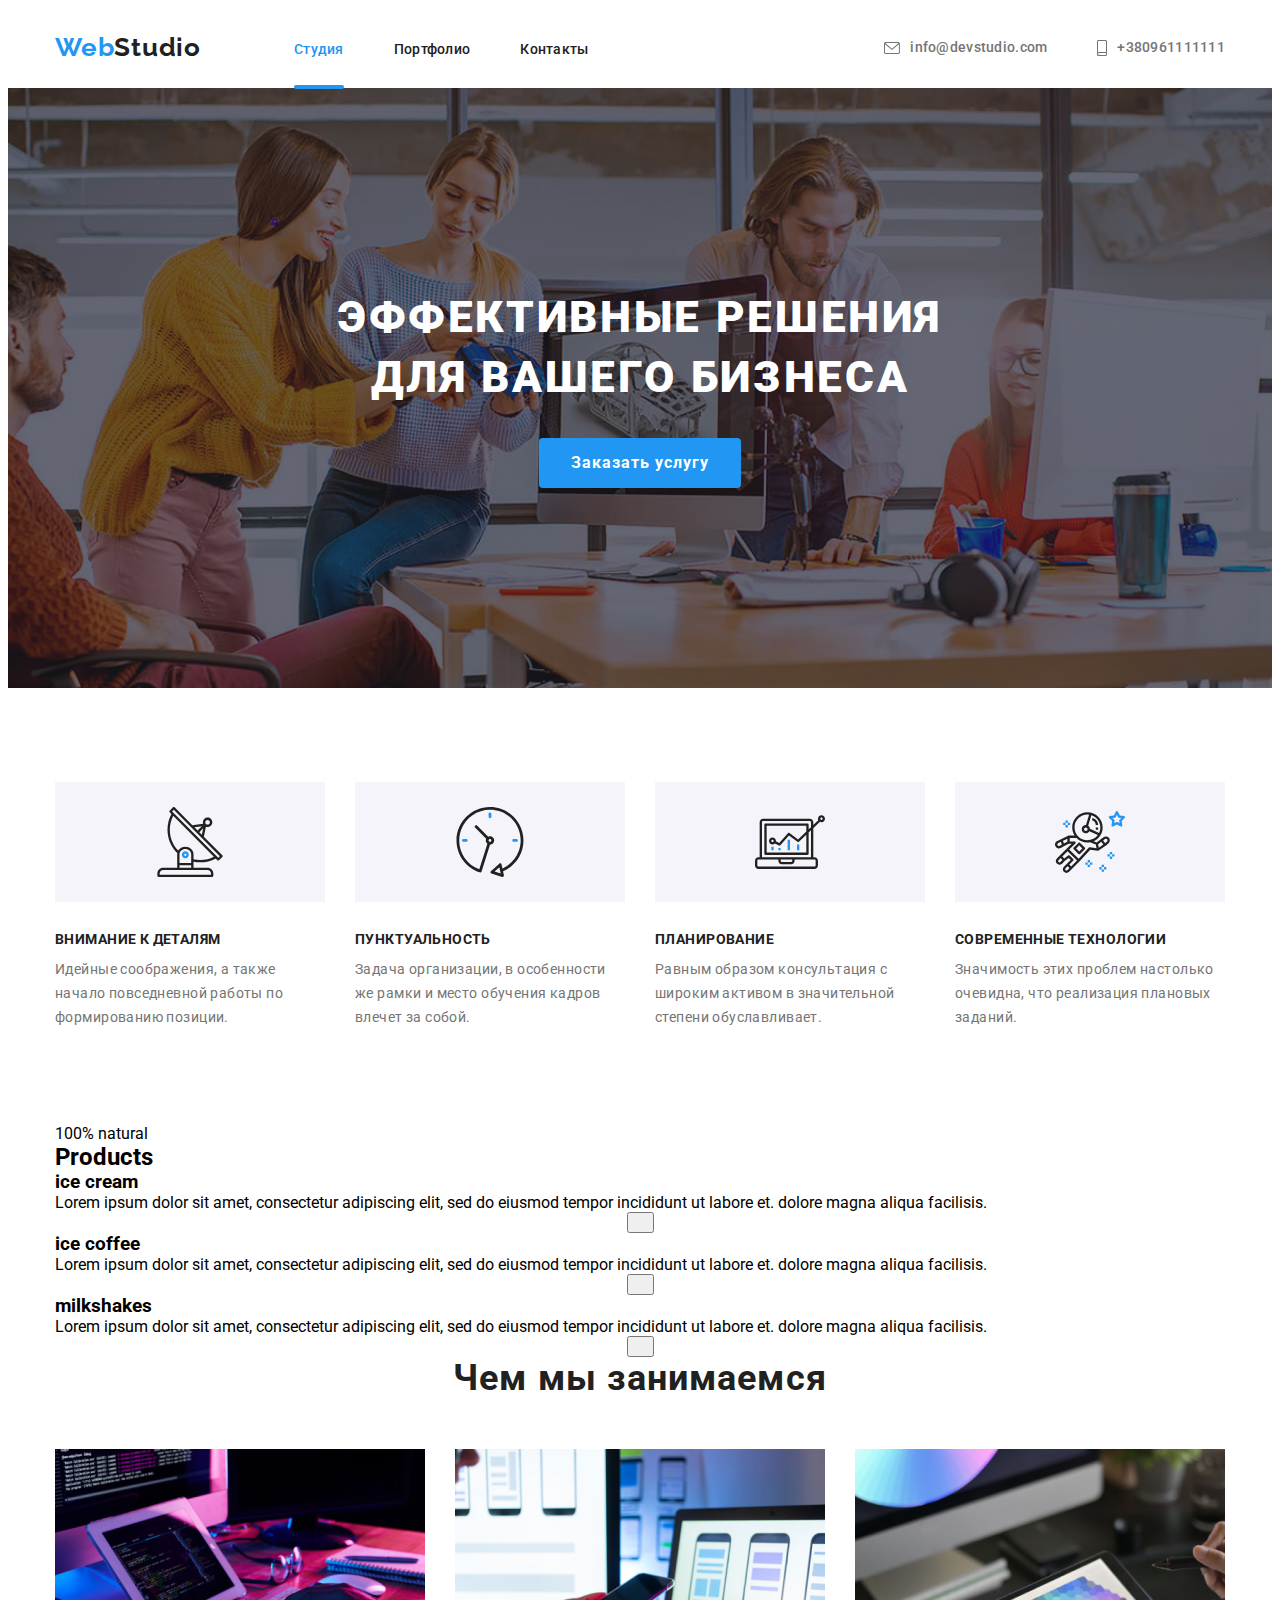
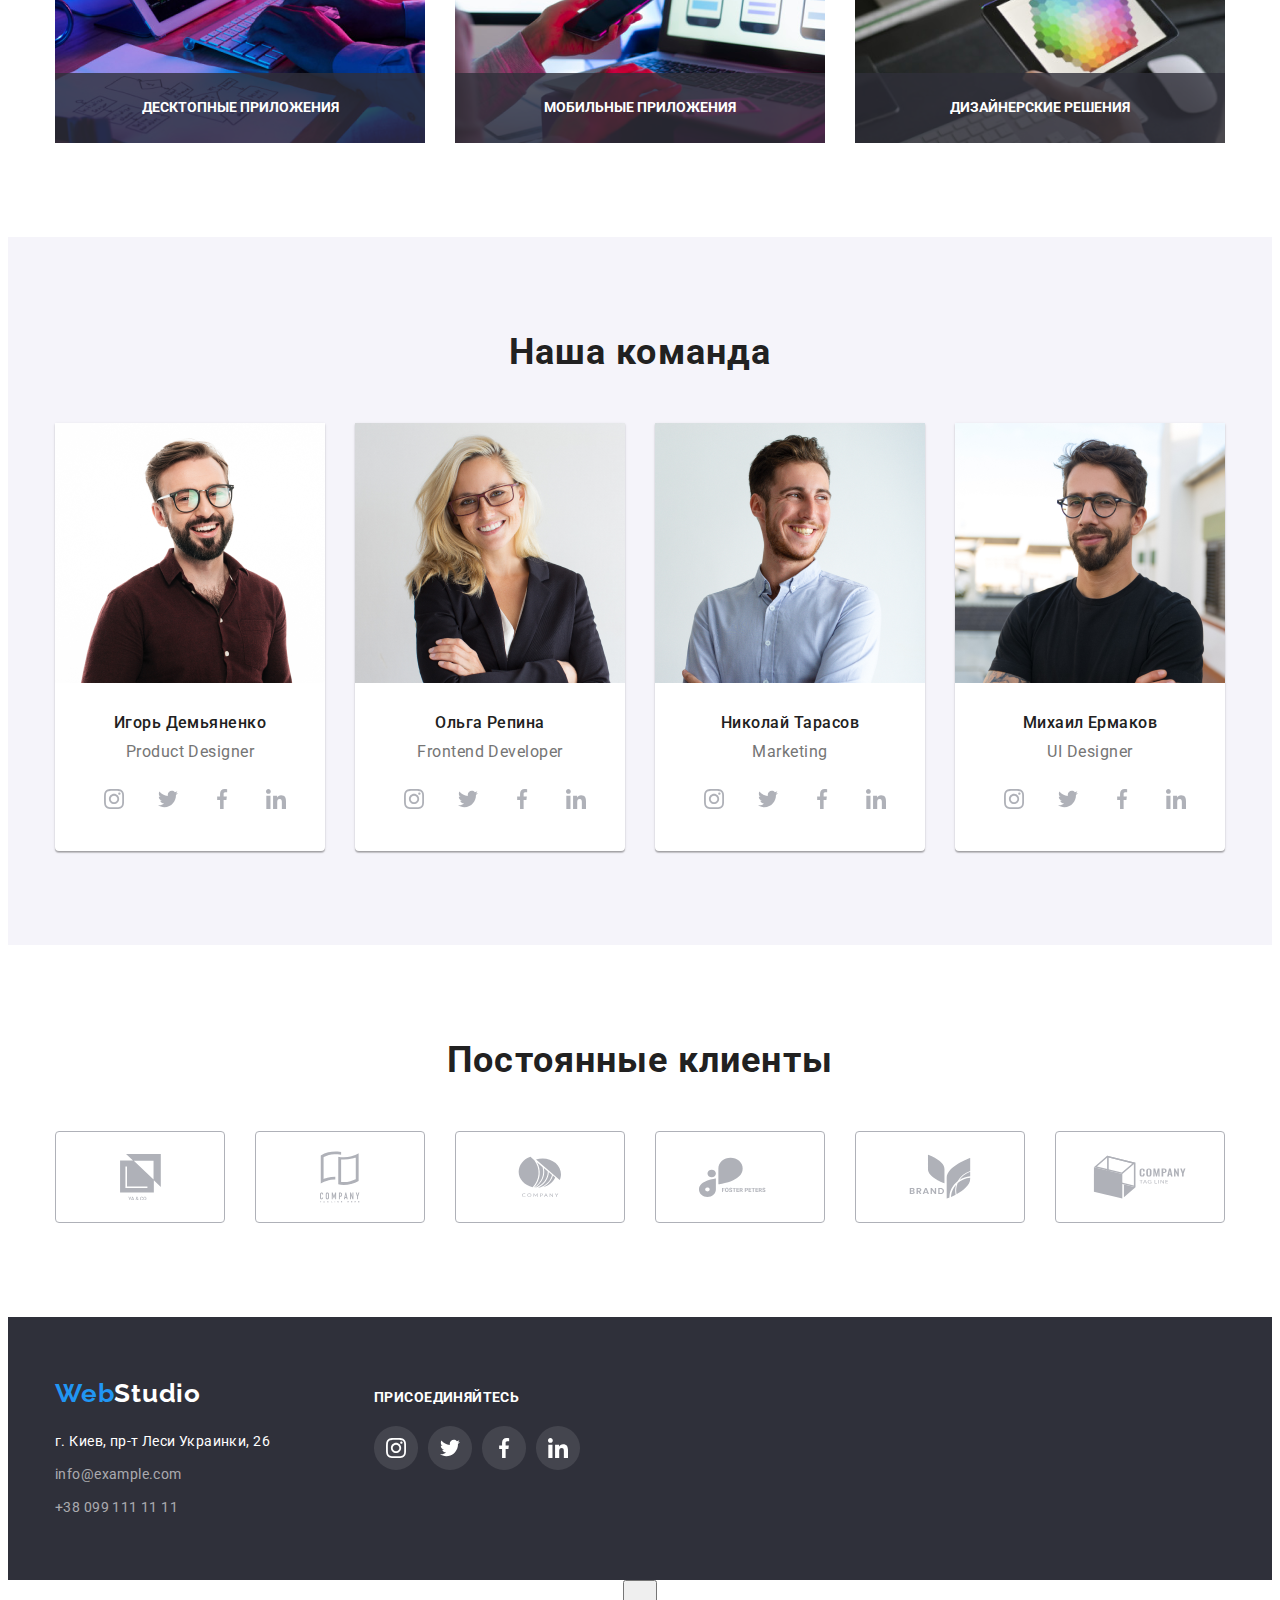
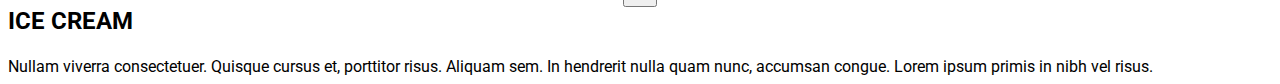
==== commit ed35600a: "5 модалка (продукты)" ====
--- a/index.html
+++ b/index.html
@@ -47,7 +47,7 @@
                     </a>
                 </li>
                 <li class="header-contacts-item">
-                    <a href="tel:+380961111111" class="header-phone link">
+                    <a href="tel:+380961111111" class="header-phone link" >
                         <svg class="header-svg" width="10" height="16">
                             <use href="./img/icons.svg#icon-smartphone"></use>
                         </svg>
@@ -63,7 +63,7 @@
         <section class="main-section">
             <div class="container">
                 <h1 class="main-name">ЭФФЕКТИВНЫЕ РЕШЕНИЯ ДЛЯ ВАШЕГО БИЗНЕСА</h1>
-                <button type="submit" class="main-button" data-modal-open>Заказать услугу</button>
+                <button type="submit" class="main-button">Заказать услугу</button>
             </div>
         </section>
 
@@ -136,7 +136,7 @@
                                 eiusmod tempor incididunt ut labore et. dolore magna aliqua
                                 facilisis.
                             </p>
-                            <button class="sweetlist-button">
+                            <button class="sweetlist-button" data-modal-products-open>
                                 <svg class="sweetlist-button__icon" width="11" height="10">
                                     <use href="./images/sprite.svg#icon-arrow-right"></use>
                                 </svg>
@@ -474,25 +474,30 @@
     </footer>
 
     <!--backdrop-->
-    <div class="backdrop is-hidden" data-modal>
-        <div class="modal">
-            <button type="button" class="modal-close-btn" data-modal-close>
-                <svg class="company-soc-icon" width="18" height="18">
-                    <use href="./img/icons.svg#icon-close-black-18dp-2-1-1"></use>
-                </svg>
-            </button>
-
-        <div class="products-menu">
-        <button type="button" class="close-menu-btn">
-            <svg class="menu-icon" width="18.67" height="18.67">
-                <use href="./img/icons.svg#icon-close-black-18dp-2-1-1"></use>
+
+    
+
+<div class="products-backdrop hidden" data-modal-contacts>
+    <div class="products-modal">
+        <button type="button" class="products-modal__button_close" data-modal-contacts-close>
+            <svg class="products-modal__close-icon" width="18" height="18">
+                <use href="images/sprite.svg#icon-cross2"></use>
             </svg>
         </button>
-        <p>ICECREAM</p>
-        </div>
-
-
-<script src="./js/modal.js"></script>
+        <h2 class="products-modal__title">ICE CREAM</h2>
+        <svg class="products-list__icon" width="18" height="18">
+            <use href="images/sprite.svg#icon-minus"></use>
+        </svg>
+        <p class="products-modal__descr">Nullam viverra consectetuer. Quisque cursus et, porttitor risus. Aliquam sem.
+            In
+            hendrerit nulla quam nunc, accumsan congue. Lorem ipsum primis in nibh vel risus.</p>
+    </div>
+</div>
+        
+
+
+<script src="./js/products-modal.js"></script>
+
 
 </body>
 
--- a/css/styles.css
+++ b/css/styles.css
@@ -636,7 +636,7 @@
     transition: transform var(--primary-transition-time) var(--primary-cubic-function);
     width: 528px;
     min-height: 581px;
-    background-color: black;
+    background-color: white;
     border-radius: 5px;
     opacity: 1;
     visibility: visible;
@@ -657,45 +657,53 @@
     justify-content: center;
 }
 
-.modal-button {
-    width: 200px;
-    height: 50;
-    font-family: inherit;
-    font-weight: 700;
-    font-size: 16px;
-    line-height: 1.88;
-    letter-spacing: 0.06em;
-    border-radius: 4px;
-    border: 0px;
-    color: var(--main-color);
-    cursor: pointer;
-    background-color: var(--hover-color);
-    padding-top: 10px;
-    padding-bottom: 10px;
-    padding-left: 55px;
-    padding-right: 55px;
-    transition: background-color var(--primary-transition-time) var(--primary-cubic-function);
-}
-
-.modal-button:hover,
-.modal-button:focus {
-    background-color: #188ce8;
-}
-
-
-
-
-
-
-.modallll {
+.modal-close-btn:hover {
+    color: #188ce8;
+    border-color: #188ce8;
+}
+
+
+
+.products-menu {
+    padding: 40px;
     position: absolute;
     top: 50%;
     left: 50%;
-    transform: translate(-50%, -50%);
-    width: 528px;
-    min-height: 581px;
-    background-color: black;
-}
+    transform: translate(-50%, -50%) scale(1) rotate(0);
+    transition: transform var(--primary-transition-time) var(--primary-cubic-function);
+    width: 700px;
+    min-height: 700px;
+    background-color: violet;
+    border-radius: 5px;
+    opacity: 1;
+    visibility: visible;
+}
+
+.products-menu-close-btn {
+    position: absolute;
+    right: 8px;
+    top: 8px;
+    width: 30px;
+    height: 30px;
+    border: 1px solid rgba(0, 0, 0, 0.1);
+    border-radius: 50%;
+    cursor: pointer;
+    background-color: transparent;
+    display: flex;
+    align-items: center;
+    justify-content: center;
+}
+
+.products-menu-close-btn:hover {
+    color: #188ce8;
+    border-color: #188ce8;
+}
+
+
+
+
+
+
 
 
 
